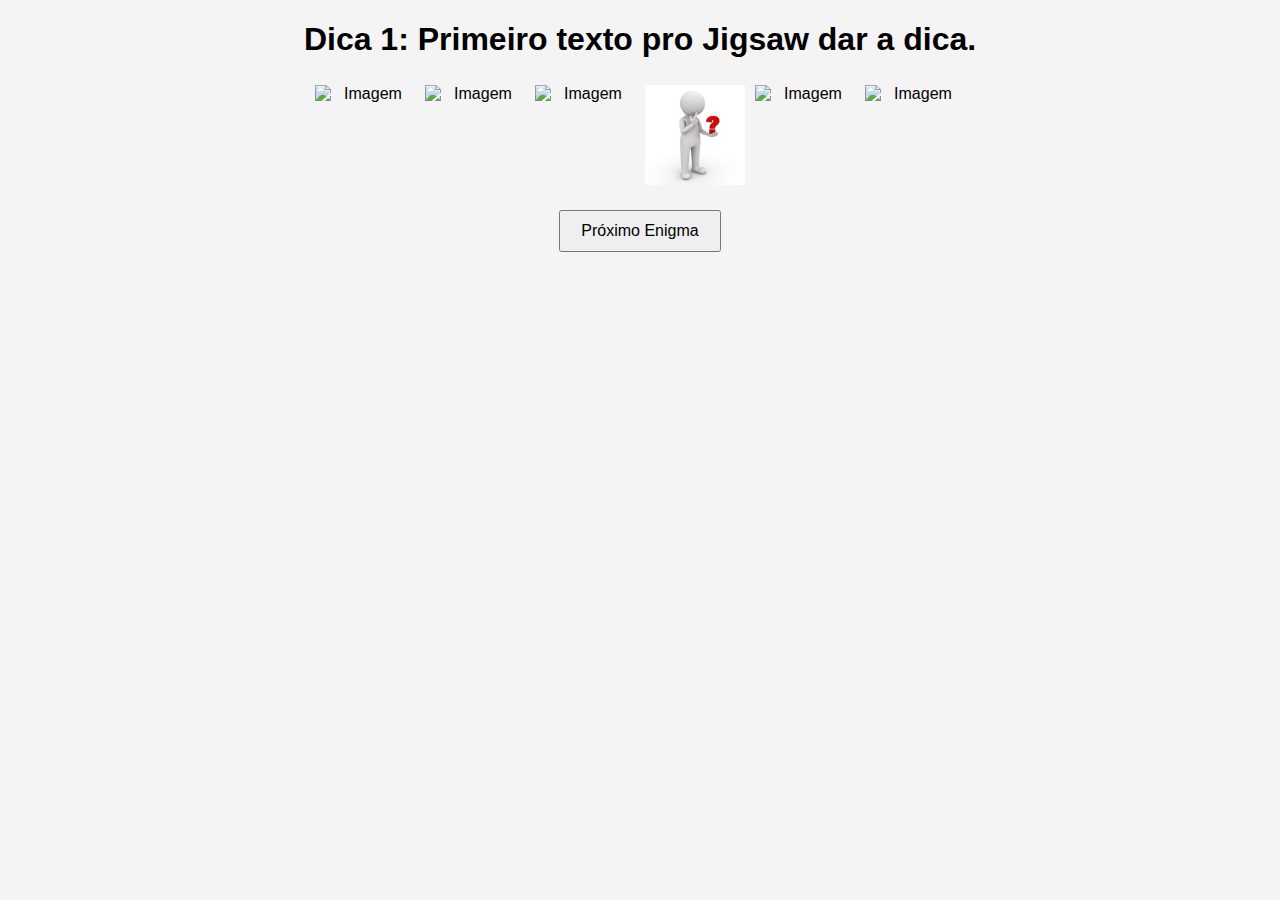
==== enigmas.html @ 0c0c4dbf "Base do projeto" ====
<!DOCTYPE html>
<html lang="en">
<head>
    <meta charset="UTF-8">
    <meta name="viewport" content="width=device-width, initial-scale=1.0">
    <title>Jogo de Enigmas</title>
    <link rel="stylesheet" href="style.css">
</head>
<body>
    <h1 id="dica">Dica: Escolha a imagem correta!</h1>
    
    <div id="imageContainer"></div> 
    
    <button id="nextButton">Próximo Enigma</button>

    <script src="script.js"></script>
</body>
</html>
---- style.css ----
body {
    font-family: Arial, sans-serif;
    text-align: center;
    background-color: #f4f4f4;
}

#imageContainer {
    display: flex;
    justify-content: center;
    flex-wrap: wrap; /* Para que as imagens se ajustem se a largura for pequena */
}

.img-option {
    width: 100px; /* Ajuste o tamanho conforme necessário */
    height: auto; /* Mantém a proporção da imagem */
    margin: 5px; /* Espaçamento entre as imagens */
    cursor: pointer; /* Muda o cursor para indicar que a imagem é clicável */
}

button {
    margin-top: 20px; /* Espaçamento acima do botão */
    padding: 10px 20px; /* Tamanho do botão */
    font-size: 16px; /* Tamanho da fonte do botão */
}
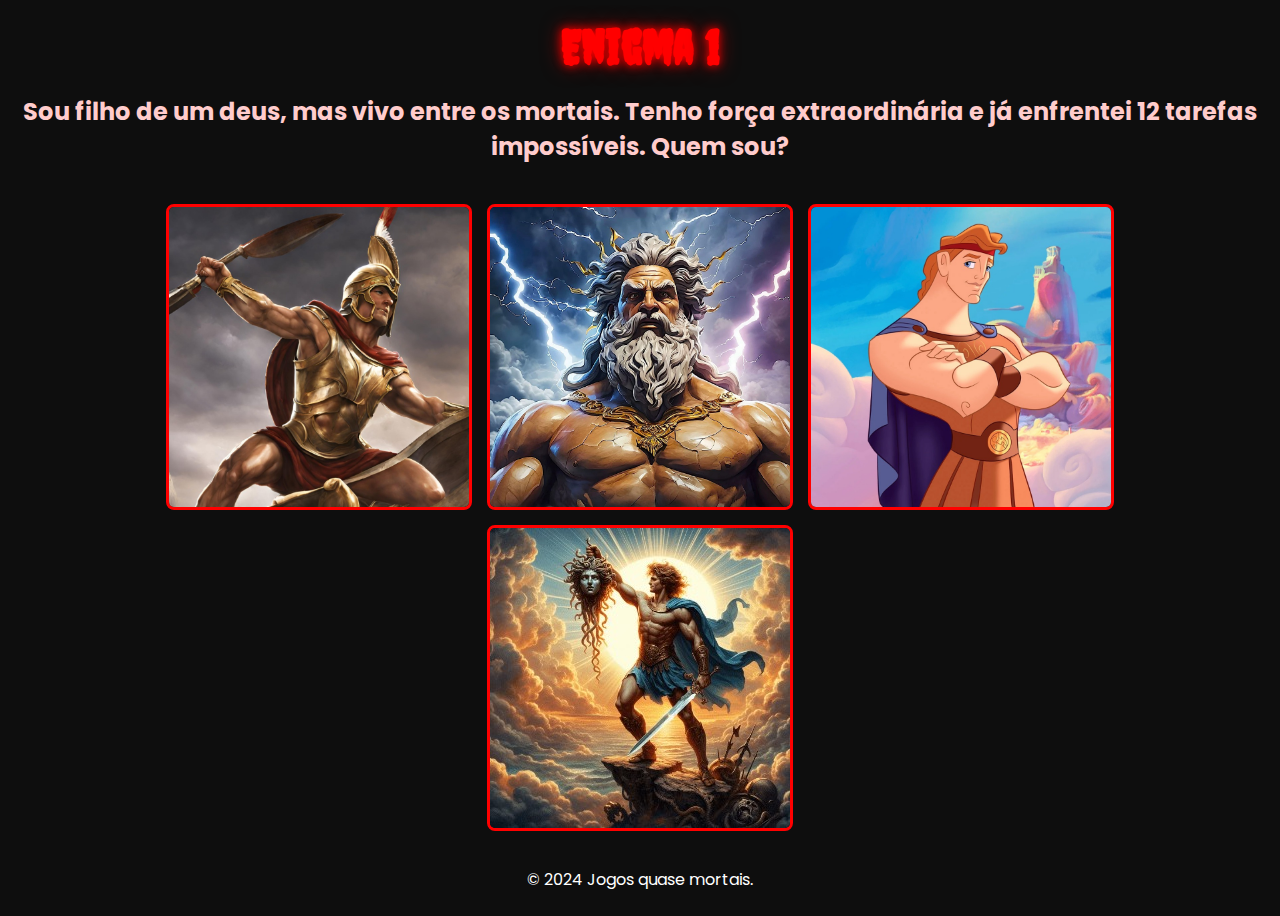
==== commit 11c484fd: "Base completa" ====
--- a/enigmas.html
+++ b/enigmas.html
@@ -1,17 +1,27 @@
 <!DOCTYPE html>
-<html lang="en">
+<html lang="pt-BR">
 <head>
     <meta charset="UTF-8">
     <meta name="viewport" content="width=device-width, initial-scale=1.0">
     <title>Jogo de Enigmas</title>
-    <link rel="stylesheet" href="style.css">
+    <link rel="stylesheet" href="src/CSS/enigma.css">
+    <link rel="preconnect" href="https://fonts.googleapis.com">
+    <link rel="preconnect" href="https://fonts.gstatic.com" crossorigin>
+    <link href="https://fonts.googleapis.com/css2?family=Creepster&family=Poppins:wght@400;700&display=swap" rel="stylesheet">
 </head>
 <body>
-    <h1 id="dica">Dica: Escolha a imagem correta!</h1>
-    
-    <div id="imageContainer"></div> 
-    
-    <button id="nextButton">Próximo Enigma</button>
+    <header>
+        <h1 id="tituloEnigma">Enigma <span id="numeroEnigma">1</span></h1>
+        <h2 id="dica">Dica: Escolha a imagem correta!</h2>
+    </header>
+
+    <main>
+        <div id="imageContainer" class="image-grid"></div>
+    </main>
+
+    <footer>
+        <p>© 2024 Jogos quase mortais.</p>
+    </footer>
 
     <script src="script.js"></script>
 </body>
--- a/src/CSS/enigma.css
+++ b/src/CSS/enigma.css
@@ -0,0 +1,126 @@
+body {
+    font-family: 'Poppins', sans-serif;
+    color: #fff;
+    background-color: #0e0e0e;
+    display: flex;
+    flex-direction: column;
+    align-items: center;
+    justify-content: space-between;
+    height: 100vh;
+    text-align: center;
+}
+
+header h1 {
+    font-family: 'Creepster', cursive;
+    font-size: 3rem;
+    color: #ff0000;
+    text-shadow: 0 0 10px #ff0000, 0 0 20px #8b0000;
+    margin: 10px 0;
+}
+
+header h2 {
+    font-size: 1.5rem;
+    color: #ffcccc;
+    margin-bottom: 20px;
+}
+
+.image-grid {
+    display: flex; 
+    justify-content: center; 
+    flex-wrap: wrap; 
+    gap: 15px; 
+    padding: 20px;
+}
+
+.image-grid img {
+    width: 300px; 
+    height: 300px; 
+    object-fit: cover; 
+    border: 3px solid #ff0000; 
+    border-radius: 8px; 
+    cursor: pointer; 
+    transition: transform 0.3s, box-shadow 0.3s; 
+}
+
+.image-grid img:hover {
+    transform: scale(1.1); 
+    box-shadow: 0 0 10px #ff0000; 
+}
+
+.input-container {
+    margin-top: 20px;
+}
+
+.input-container input {
+    padding: 10px;
+    font-size: 1.2rem;
+    border: 2px solid #ff0000;
+    border-radius: 5px;
+    background-color: #333;
+    color: white;
+    width: 200px;
+    text-align: center;
+    margin-right: 10px;
+    transition: border-color 0.3s ease;
+}
+
+.input-container input:focus {
+    border-color: #d22e2e;
+    outline: none;
+}
+
+.input-container button {
+    padding: 10px 20px;
+    font-size: 1.2rem;
+    border: none;
+    border-radius: 5px;
+    background-color: #ff0000;
+    color: white;
+    cursor: pointer;
+    transition: background-color 0.3s ease;
+}
+
+.input-container button:hover {
+    background-color: #8b0000;
+}
+
+.discovered-letters {
+    margin-top: 20px;
+    font-size: 1.5rem;
+    color: #ffcccc;
+    font-weight: bold;
+}
+
+/* Estilo para a tela final (após o término do jogo) */
+.final-screen {
+    display: flex;
+    flex-direction: column; /* Alinha os itens na vertical */
+    justify-content: center;
+    align-items: center;
+    gap: 20px; /* Espaço entre os itens */
+    margin-top: 20px;
+    text-align: center;
+}
+
+.final-screen h2 {
+    font-size: 2rem;
+    color: #d22e2e;
+    font-weight: bold;
+    text-shadow: 0 0 10px #d22e2e, 0 0 20px #8b0000;
+}
+
+.final-screen p {
+    font-size: 1.5rem;
+    color: #ffcccc;
+}
+
+.final-screen .input-container {
+    margin-top: 20px;
+}
+
+.final-screen .discovered-letters {
+    margin-top: 20px;
+    font-size: 1.5rem;
+    color: #ffcccc;
+    font-weight: bold;
+}
